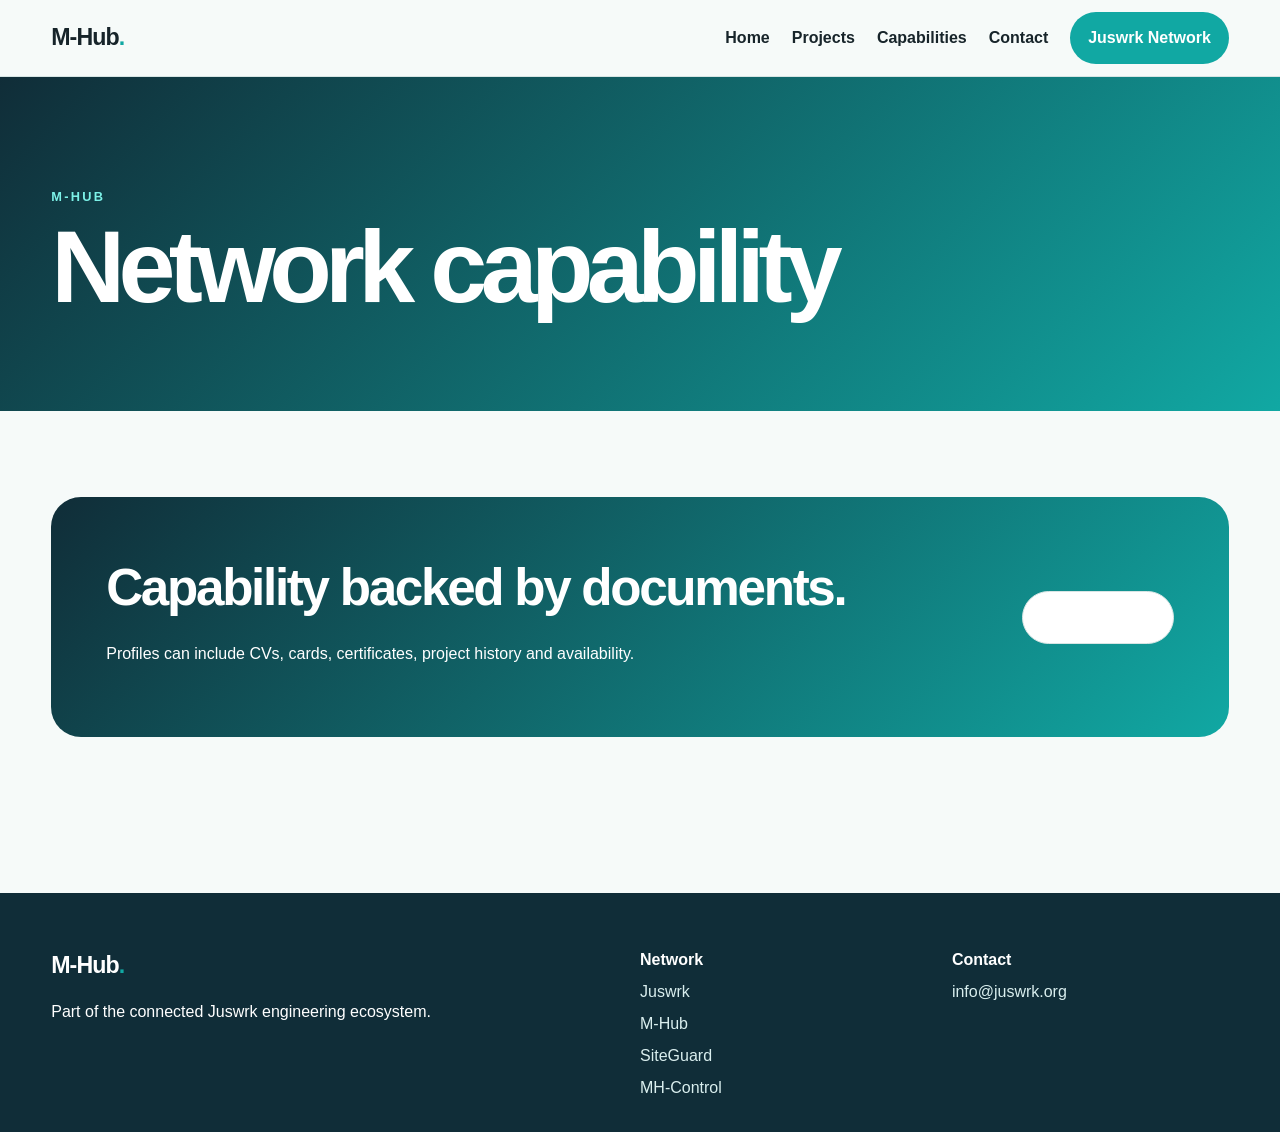
==== marc-harris.html @ 004779a3 "Add files via upload" ====
<!doctype html><html lang="en-GB"><head><meta charset="utf-8"><meta name="viewport" content="width=device-width,initial-scale=1"><title>M-Hub</title><meta name="description" content="M-Hub — part of the Juswrk engineering network"><style>:root{--accent:#11a8a3;--accent2:#7cf2e8;--deep:#102d38;--ink:#17242a;--muted:#627177;--bg:#f6faf9;--panel:#fff;--line:#d7e5e4;--overlay:rgba(6,45,57,.9)}
*{box-sizing:border-box}html{scroll-behavior:smooth}body{margin:0;font-family:Inter,Segoe UI,Arial,sans-serif;line-height:1.55;color:var(--ink);background:var(--bg)}img{display:block;width:100%}a{text-decoration:none;color:inherit}.wrap{width:min(1220px,92%);margin:auto}.top{position:sticky;top:0;z-index:50;background:color-mix(in srgb,var(--bg) 88%,transparent);backdrop-filter:blur(16px);border-bottom:1px solid var(--line)}.nav{min-height:76px;display:flex;align-items:center;justify-content:space-between;gap:24px}.logo{font-weight:900;font-size:1.45rem;letter-spacing:-.04em}.logo span{color:var(--accent)}.links{display:flex;align-items:center;gap:22px;font-weight:750}.links a:hover{color:var(--accent)}.pill,.btn{padding:.82rem 1.12rem;border-radius:999px;font-weight:850;display:inline-flex;align-items:center;gap:.45rem}.pill,.btn.primary{background:var(--accent);color:white}.btn.ghost{border:1px solid var(--line);background:var(--panel)}.menu{display:none;background:none;border:0;font-size:1.6rem;color:var(--ink)}.hero{min-height:82vh;display:grid;align-items:end;position:relative;overflow:hidden}.hero-bg{position:absolute;inset:0}.hero-bg img{height:100%;object-fit:cover}.hero-bg:after{content:'';position:absolute;inset:0;background:linear-gradient(90deg,var(--overlay),transparent 80%),linear-gradient(0deg,var(--overlay),transparent 65%)}.hero-content{position:relative;z-index:2;padding:8rem 0 6rem;color:white;max-width:850px}.kicker{text-transform:uppercase;letter-spacing:.18em;font-size:.8rem;font-weight:900;color:var(--accent2)}h1{font-size:clamp(3.3rem,8vw,7.5rem);line-height:.88;letter-spacing:-.065em;margin:.15em 0 .28em}h2{font-size:clamp(2.1rem,4vw,4rem);line-height:1;letter-spacing:-.045em;margin:.2em 0 .55em}h3{font-size:1.35rem;margin:.3em 0}.lead{font-size:1.2rem;max-width:720px}.actions{display:flex;gap:12px;flex-wrap:wrap;margin-top:28px}.section{padding:86px 0}.muted{color:var(--muted)}.grid{display:grid;grid-template-columns:repeat(3,1fr);gap:22px}.tile{position:relative;min-height:360px;border-radius:24px;overflow:hidden;background:var(--panel);box-shadow:0 15px 45px rgba(0,0,0,.12)}.tile img{height:100%;object-fit:cover;transition:.5s}.tile:after{content:'';position:absolute;inset:0;background:linear-gradient(0deg,rgba(0,45,55,.95),rgba(0,166,166,.05) 72%)}.tile-copy{position:absolute;z-index:2;left:24px;right:24px;bottom:22px;color:#fff}.tile:hover img{transform:scale(1.06)}.stats{display:grid;grid-template-columns:repeat(4,1fr);gap:14px;margin-top:-38px;position:relative;z-index:5}.stat{background:var(--panel);border:1px solid var(--line);padding:25px;border-radius:18px;box-shadow:0 12px 38px rgba(0,0,0,.10)}.stat b{display:block;color:var(--accent);font-size:2rem}.gallery{display:grid;grid-template-columns:2fr 1fr 1fr;grid-auto-rows:230px;gap:14px}.gallery img{height:100%;object-fit:cover;border-radius:18px}.gallery img:first-child{grid-row:span 2}.band{padding:55px;border-radius:30px;background:linear-gradient(135deg,var(--deep),var(--accent));color:white;display:grid;grid-template-columns:1fr auto;align-items:center;gap:25px}.cards{display:grid;grid-template-columns:repeat(3,1fr);gap:18px}.card{background:var(--panel);border:1px solid var(--line);padding:24px;border-radius:20px}.doc{display:flex;flex-direction:column;justify-content:space-between;min-height:210px}.badge{display:inline-flex;width:max-content;background:color-mix(in srgb,var(--accent) 15%,transparent);color:var(--accent);padding:.35rem .65rem;border-radius:999px;font-size:.78rem;font-weight:900}.footer{margin-top:70px;background:var(--deep);color:#fff;padding:55px 0 24px}.footgrid{display:grid;grid-template-columns:2fr 1fr 1fr;gap:35px}.footer a{display:block;margin:.45rem 0;color:#d9eeee}.subhero{padding:110px 0 70px;background:linear-gradient(135deg,var(--deep),var(--accent));color:#fff}.profile{display:grid;grid-template-columns:300px 1fr;gap:42px;align-items:start}.portrait{border-radius:28px;overflow:hidden;background:var(--panel);border:1px solid var(--line)}.portrait img{aspect-ratio:1;object-fit:cover}.chips{display:flex;flex-wrap:wrap;gap:8px}.chip{background:var(--panel);border:1px solid var(--line);padding:.45rem .7rem;border-radius:999px;font-weight:750}.timeline{border-left:3px solid var(--accent);padding-left:22px}.timeline article{margin-bottom:26px}@media(max-width:850px){.links{display:none;position:absolute;top:76px;left:0;right:0;background:var(--bg);padding:20px 4%;flex-direction:column;align-items:flex-start}.links.open{display:flex}.menu{display:block}.grid,.cards,.stats,.footgrid,.profile{grid-template-columns:1fr 1fr}.gallery{grid-template-columns:1fr 1fr}.gallery img:first-child{grid-row:auto}.band{grid-template-columns:1fr}.hero{min-height:72vh}}@media(max-width:560px){.grid,.cards,.stats,.footgrid,.profile,.gallery{grid-template-columns:1fr}.hero-content{padding:7rem 0 4rem}.section{padding:62px 0}}
</style></head><body><header class="top"><div class="wrap nav"><a class="logo" href="index.html">M-Hub<span>.</span></a><button class="menu">☰</button><nav class="links"><a href="index.html">Home</a><a href="projects.html">Projects</a><a href="capabilities.html">Capabilities</a><a href="contact.html">Contact</a><a class="pill" href="https://juswrk.github.io/">Juswrk Network</a></nav></div></header><main><section class="subhero"><div class="wrap"><div class="kicker">M-Hub</div><h1>Network capability</h1></div></section><section class="section"><div class="wrap"><div class="band"><div><h2>Capability backed by documents.</h2><p>Profiles can include CVs, cards, certificates, project history and availability.</p></div><a class="btn ghost" href="mailto:info@juswrk.org">Contact M-Hub</a></div></div></section></main><footer class="footer"><div class="wrap footgrid"><div><div class="logo">M-Hub<span>.</span></div><p>Part of the connected Juswrk engineering ecosystem.</p></div><div><b>Network</b><a href="https://juswrk.github.io/">Juswrk</a><a href="https://juswrk.github.io/m-hub/">M-Hub</a><a href="https://juswrk.github.io/siteguard/">SiteGuard</a><a href="https://juswrk.github.io/mh-control/">MH-Control</a></div><div><b>Contact</b><a href="mailto:info@juswrk.org">info@juswrk.org</a></div></div></footer><script>const b=document.querySelector('.menu'),n=document.querySelector('.links');if(b&&n)b.onclick=()=>n.classList.toggle('open');</script></body></html>
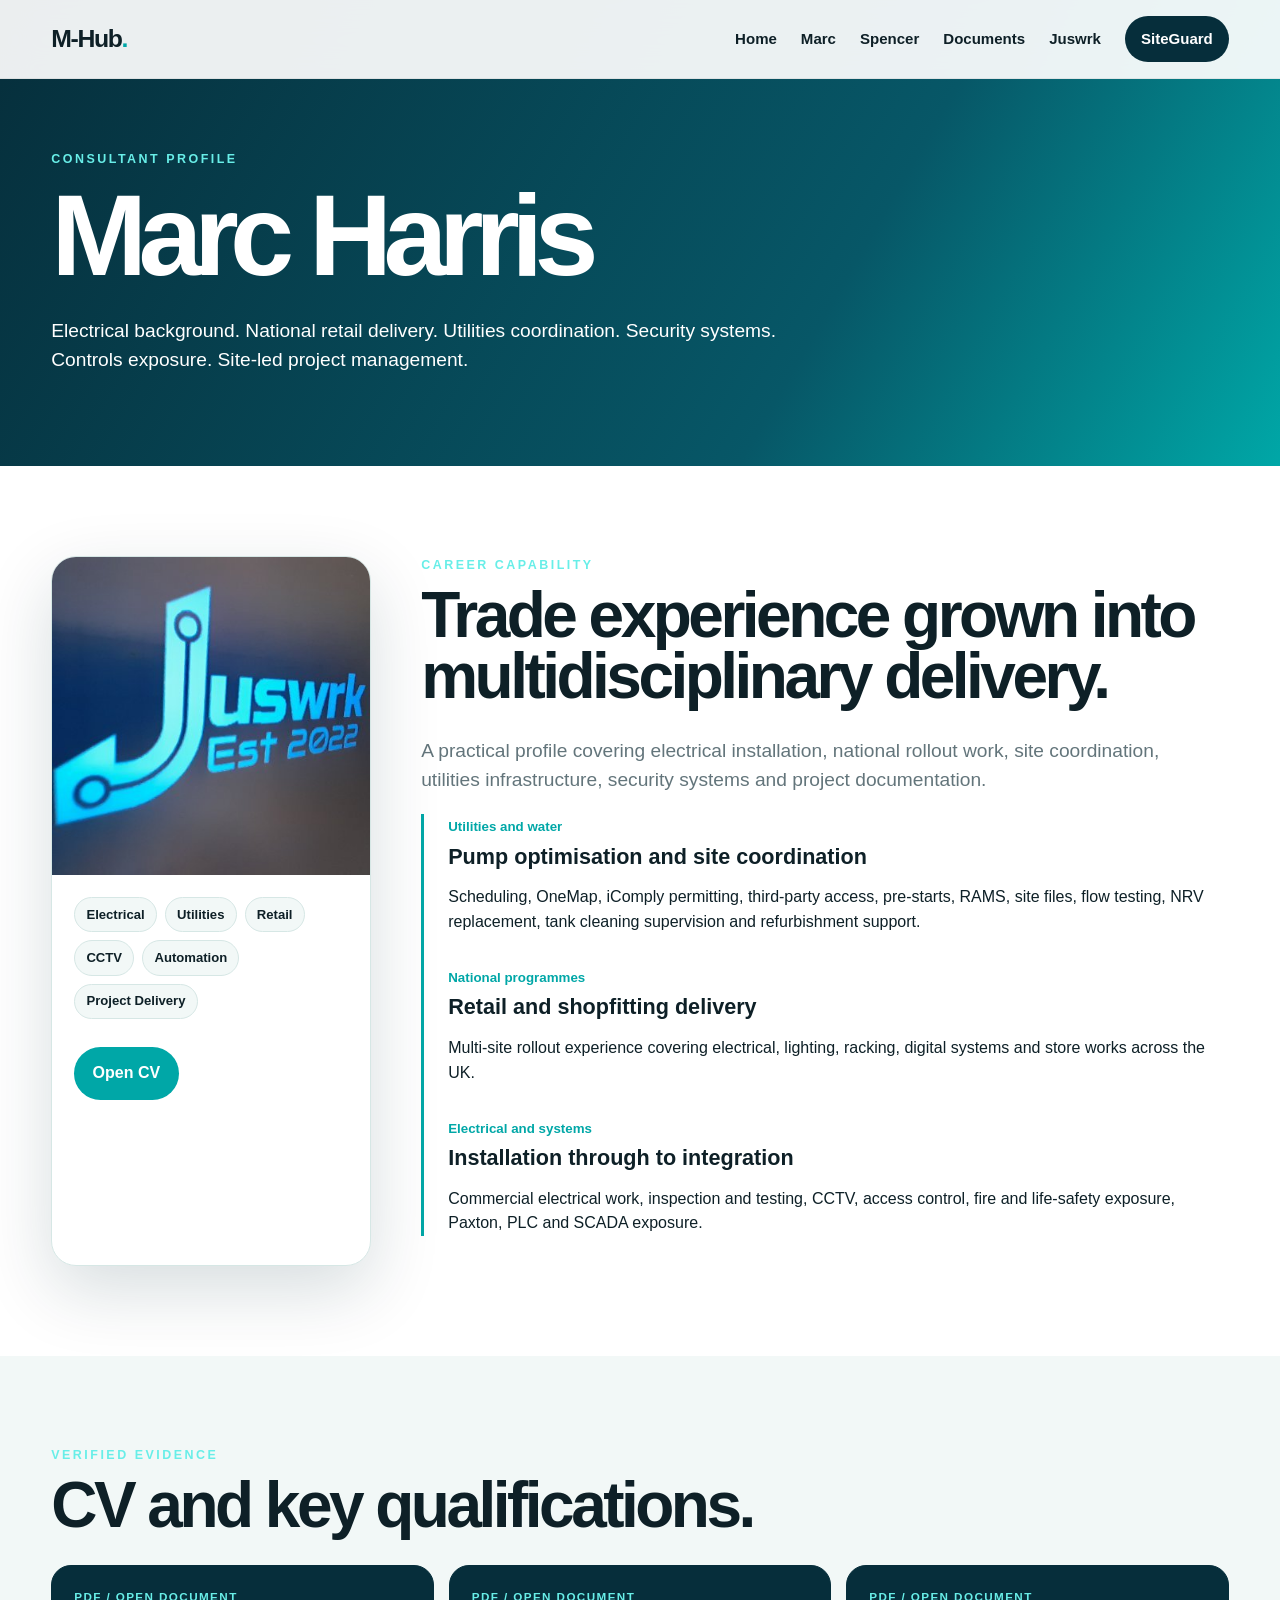
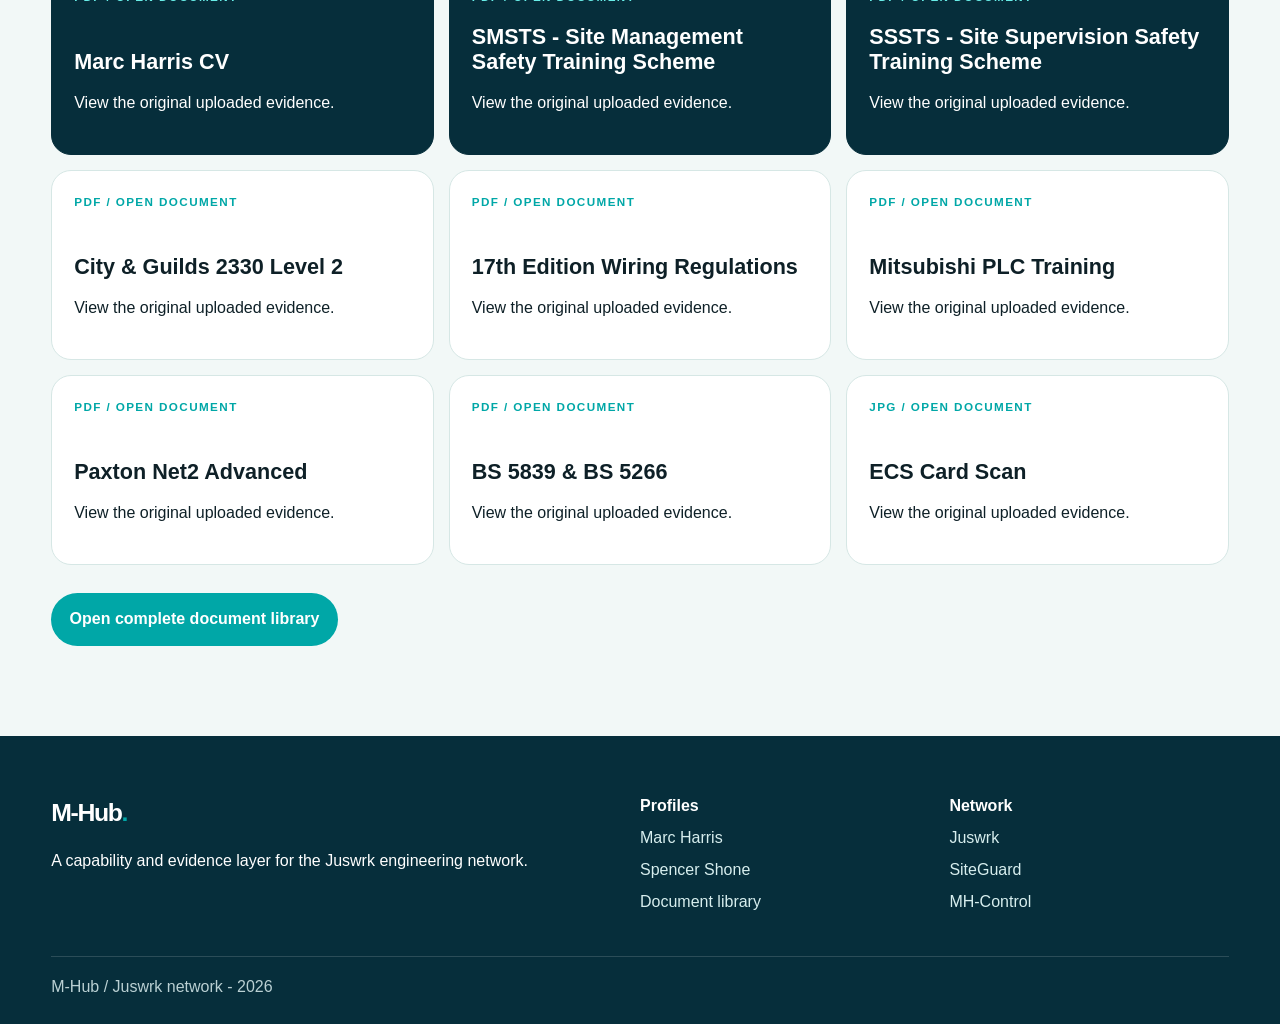
==== commit 906bfd75: "Add files via upload" ====
--- a/marc-harris.html
+++ b/marc-harris.html
@@ -1,3 +1 @@
-<!doctype html><html lang="en-GB"><head><meta charset="utf-8"><meta name="viewport" content="width=device-width,initial-scale=1"><title>M-Hub</title><meta name="description" content="M-Hub — part of the Juswrk engineering network"><style>:root{--accent:#11a8a3;--accent2:#7cf2e8;--deep:#102d38;--ink:#17242a;--muted:#627177;--bg:#f6faf9;--panel:#fff;--line:#d7e5e4;--overlay:rgba(6,45,57,.9)}
-*{box-sizing:border-box}html{scroll-behavior:smooth}body{margin:0;font-family:Inter,Segoe UI,Arial,sans-serif;line-height:1.55;color:var(--ink);background:var(--bg)}img{display:block;width:100%}a{text-decoration:none;color:inherit}.wrap{width:min(1220px,92%);margin:auto}.top{position:sticky;top:0;z-index:50;background:color-mix(in srgb,var(--bg) 88%,transparent);backdrop-filter:blur(16px);border-bottom:1px solid var(--line)}.nav{min-height:76px;display:flex;align-items:center;justify-content:space-between;gap:24px}.logo{font-weight:900;font-size:1.45rem;letter-spacing:-.04em}.logo span{color:var(--accent)}.links{display:flex;align-items:center;gap:22px;font-weight:750}.links a:hover{color:var(--accent)}.pill,.btn{padding:.82rem 1.12rem;border-radius:999px;font-weight:850;display:inline-flex;align-items:center;gap:.45rem}.pill,.btn.primary{background:var(--accent);color:white}.btn.ghost{border:1px solid var(--line);background:var(--panel)}.menu{display:none;background:none;border:0;font-size:1.6rem;color:var(--ink)}.hero{min-height:82vh;display:grid;align-items:end;position:relative;overflow:hidden}.hero-bg{position:absolute;inset:0}.hero-bg img{height:100%;object-fit:cover}.hero-bg:after{content:'';position:absolute;inset:0;background:linear-gradient(90deg,var(--overlay),transparent 80%),linear-gradient(0deg,var(--overlay),transparent 65%)}.hero-content{position:relative;z-index:2;padding:8rem 0 6rem;color:white;max-width:850px}.kicker{text-transform:uppercase;letter-spacing:.18em;font-size:.8rem;font-weight:900;color:var(--accent2)}h1{font-size:clamp(3.3rem,8vw,7.5rem);line-height:.88;letter-spacing:-.065em;margin:.15em 0 .28em}h2{font-size:clamp(2.1rem,4vw,4rem);line-height:1;letter-spacing:-.045em;margin:.2em 0 .55em}h3{font-size:1.35rem;margin:.3em 0}.lead{font-size:1.2rem;max-width:720px}.actions{display:flex;gap:12px;flex-wrap:wrap;margin-top:28px}.section{padding:86px 0}.muted{color:var(--muted)}.grid{display:grid;grid-template-columns:repeat(3,1fr);gap:22px}.tile{position:relative;min-height:360px;border-radius:24px;overflow:hidden;background:var(--panel);box-shadow:0 15px 45px rgba(0,0,0,.12)}.tile img{height:100%;object-fit:cover;transition:.5s}.tile:after{content:'';position:absolute;inset:0;background:linear-gradient(0deg,rgba(0,45,55,.95),rgba(0,166,166,.05) 72%)}.tile-copy{position:absolute;z-index:2;left:24px;right:24px;bottom:22px;color:#fff}.tile:hover img{transform:scale(1.06)}.stats{display:grid;grid-template-columns:repeat(4,1fr);gap:14px;margin-top:-38px;position:relative;z-index:5}.stat{background:var(--panel);border:1px solid var(--line);padding:25px;border-radius:18px;box-shadow:0 12px 38px rgba(0,0,0,.10)}.stat b{display:block;color:var(--accent);font-size:2rem}.gallery{display:grid;grid-template-columns:2fr 1fr 1fr;grid-auto-rows:230px;gap:14px}.gallery img{height:100%;object-fit:cover;border-radius:18px}.gallery img:first-child{grid-row:span 2}.band{padding:55px;border-radius:30px;background:linear-gradient(135deg,var(--deep),var(--accent));color:white;display:grid;grid-template-columns:1fr auto;align-items:center;gap:25px}.cards{display:grid;grid-template-columns:repeat(3,1fr);gap:18px}.card{background:var(--panel);border:1px solid var(--line);padding:24px;border-radius:20px}.doc{display:flex;flex-direction:column;justify-content:space-between;min-height:210px}.badge{display:inline-flex;width:max-content;background:color-mix(in srgb,var(--accent) 15%,transparent);color:var(--accent);padding:.35rem .65rem;border-radius:999px;font-size:.78rem;font-weight:900}.footer{margin-top:70px;background:var(--deep);color:#fff;padding:55px 0 24px}.footgrid{display:grid;grid-template-columns:2fr 1fr 1fr;gap:35px}.footer a{display:block;margin:.45rem 0;color:#d9eeee}.subhero{padding:110px 0 70px;background:linear-gradient(135deg,var(--deep),var(--accent));color:#fff}.profile{display:grid;grid-template-columns:300px 1fr;gap:42px;align-items:start}.portrait{border-radius:28px;overflow:hidden;background:var(--panel);border:1px solid var(--line)}.portrait img{aspect-ratio:1;object-fit:cover}.chips{display:flex;flex-wrap:wrap;gap:8px}.chip{background:var(--panel);border:1px solid var(--line);padding:.45rem .7rem;border-radius:999px;font-weight:750}.timeline{border-left:3px solid var(--accent);padding-left:22px}.timeline article{margin-bottom:26px}@media(max-width:850px){.links{display:none;position:absolute;top:76px;left:0;right:0;background:var(--bg);padding:20px 4%;flex-direction:column;align-items:flex-start}.links.open{display:flex}.menu{display:block}.grid,.cards,.stats,.footgrid,.profile{grid-template-columns:1fr 1fr}.gallery{grid-template-columns:1fr 1fr}.gallery img:first-child{grid-row:auto}.band{grid-template-columns:1fr}.hero{min-height:72vh}}@media(max-width:560px){.grid,.cards,.stats,.footgrid,.profile,.gallery{grid-template-columns:1fr}.hero-content{padding:7rem 0 4rem}.section{padding:62px 0}}
-</style></head><body><header class="top"><div class="wrap nav"><a class="logo" href="index.html">M-Hub<span>.</span></a><button class="menu">☰</button><nav class="links"><a href="index.html">Home</a><a href="projects.html">Projects</a><a href="capabilities.html">Capabilities</a><a href="contact.html">Contact</a><a class="pill" href="https://juswrk.github.io/">Juswrk Network</a></nav></div></header><main><section class="subhero"><div class="wrap"><div class="kicker">M-Hub</div><h1>Network capability</h1></div></section><section class="section"><div class="wrap"><div class="band"><div><h2>Capability backed by documents.</h2><p>Profiles can include CVs, cards, certificates, project history and availability.</p></div><a class="btn ghost" href="mailto:info@juswrk.org">Contact M-Hub</a></div></div></section></main><footer class="footer"><div class="wrap footgrid"><div><div class="logo">M-Hub<span>.</span></div><p>Part of the connected Juswrk engineering ecosystem.</p></div><div><b>Network</b><a href="https://juswrk.github.io/">Juswrk</a><a href="https://juswrk.github.io/m-hub/">M-Hub</a><a href="https://juswrk.github.io/siteguard/">SiteGuard</a><a href="https://juswrk.github.io/mh-control/">MH-Control</a></div><div><b>Contact</b><a href="mailto:info@juswrk.org">info@juswrk.org</a></div></div></footer><script>const b=document.querySelector('.menu'),n=document.querySelector('.links');if(b&&n)b.onclick=()=>n.classList.toggle('open');</script></body></html>+<!doctype html><html lang="en-GB"><head><meta charset="utf-8"><meta name="viewport" content="width=device-width,initial-scale=1"><title>Marc Harris | M-Hub</title><meta name="description" content="M-Hub engineering capability profiles, CVs and verified qualification evidence."><link rel="stylesheet" href="assets/css/site.css"></head><body><header><div class="wrap"><nav><a class="brand" href="index.html">M-Hub<b>.</b></a><button class="menu" aria-label="Menu">Menu</button><div class="navlinks"><a href="index.html">Home</a><a href="marc-harris.html">Marc</a><a href="spencer-shone.html">Spencer</a><a href="documents.html">Documents</a><a href="https://juswrk.github.io/">Juswrk</a><a class="network" href="https://juswrk.github.io/siteguard/">SiteGuard</a></div></nav></div></header><main><section class="subhero"><div class="wrap"><div class="eyebrow">Consultant profile</div><h1>Marc Harris</h1><p class="lead">Electrical background. National retail delivery. Utilities coordination. Security systems. Controls exposure. Site-led project management.</p></div></section><section class="section"><div class="wrap profilegrid"><aside class="profilecard"><img src="assets/images/profile-1.jpg" alt="Juswrk identity"><div class="profilepad"><div class="chips"><span class="chip">Electrical</span><span class="chip">Utilities</span><span class="chip">Retail</span><span class="chip">CCTV</span><span class="chip">Automation</span><span class="chip">Project Delivery</span></div><div class="buttons"><a class="btn primary" href="assets/docs/marcharriscv-240905-092424.pdf" target="_blank">Open CV</a></div></div></aside><div><div class="eyebrow">Career capability</div><h2>Trade experience grown into multidisciplinary delivery.</h2><p class="lead" style="color:var(--muted)">A practical profile covering electrical installation, national rollout work, site coordination, utilities infrastructure, security systems and project documentation.</p><div class="timeline"><article><small>Utilities and water</small><h3>Pump optimisation and site coordination</h3><p>Scheduling, OneMap, iComply permitting, third-party access, pre-starts, RAMS, site files, flow testing, NRV replacement, tank cleaning supervision and refurbishment support.</p></article><article><small>National programmes</small><h3>Retail and shopfitting delivery</h3><p>Multi-site rollout experience covering electrical, lighting, racking, digital systems and store works across the UK.</p></article><article><small>Electrical and systems</small><h3>Installation through to integration</h3><p>Commercial electrical work, inspection and testing, CCTV, access control, fire and life-safety exposure, Paxton, PLC and SCADA exposure.</p></article></div></div></div></section><section class="section wash"><div class="wrap"><div class="eyebrow">Verified evidence</div><h2>CV and key qualifications.</h2><div class="docs"><a class="doc featured" href="assets/docs/marcharriscv-240905-092424.pdf" target="_blank"><span class="type">PDF / Open document</span><div><h3>Marc Harris CV</h3><p>View the original uploaded evidence.</p></div></a><a class="doc featured" href="assets/docs/smsts-marcjamesharris.pdf" target="_blank"><span class="type">PDF / Open document</span><div><h3>SMSTS - Site Management Safety Training Scheme</h3><p>View the original uploaded evidence.</p></div></a><a class="doc featured" href="assets/docs/sssts-marcharris.pdf" target="_blank"><span class="type">PDF / Open document</span><div><h3>SSSTS - Site Supervision Safety Training Scheme</h3><p>View the original uploaded evidence.</p></div></a><a class="doc" href="assets/docs/2330-level-2.pdf" target="_blank"><span class="type">PDF / Open document</span><div><h3>City &amp; Guilds 2330 Level 2</h3><p>View the original uploaded evidence.</p></div></a><a class="doc" href="assets/docs/17th-edition.pdf" target="_blank"><span class="type">PDF / Open document</span><div><h3>17th Edition Wiring Regulations</h3><p>View the original uploaded evidence.</p></div></a><a class="doc" href="assets/docs/plc-mitsubishi.pdf" target="_blank"><span class="type">PDF / Open document</span><div><h3>Mitsubishi PLC Training</h3><p>View the original uploaded evidence.</p></div></a><a class="doc" href="assets/docs/paxton-net2-advanced.pdf" target="_blank"><span class="type">PDF / Open document</span><div><h3>Paxton Net2 Advanced</h3><p>View the original uploaded evidence.</p></div></a><a class="doc" href="assets/docs/bs-5839-5266.pdf" target="_blank"><span class="type">PDF / Open document</span><div><h3>BS 5839 &amp; BS 5266</h3><p>View the original uploaded evidence.</p></div></a><a class="doc" href="assets/docs/ecs.jpg" target="_blank"><span class="type">JPG / Open document</span><div><h3>ECS Card Scan</h3><p>View the original uploaded evidence.</p></div></a></div><div class="buttons"><a class="btn primary" href="documents.html">Open complete document library</a></div></div></section></main><footer class="foot"><div class="wrap"><div class="footgrid"><div><div class="brand">M-Hub<b>.</b></div><p>A capability and evidence layer for the Juswrk engineering network.</p></div><div><b>Profiles</b><a href="marc-harris.html">Marc Harris</a><a href="spencer-shone.html">Spencer Shone</a><a href="documents.html">Document library</a></div><div><b>Network</b><a href="https://juswrk.github.io/">Juswrk</a><a href="https://juswrk.github.io/siteguard/">SiteGuard</a><a href="https://juswrk.github.io/mh-control/">MH-Control</a></div></div><div class="copyright">M-Hub / Juswrk network - 2026</div></div></footer><script src="assets/js/site.js"></script></body></html>
--- a/assets/css/site.css
+++ b/assets/css/site.css
@@ -0,0 +1,9 @@
+
+:root{--teal:#00a7a7;--teal2:#68eee8;--deep:#062e3b;--ink:#0e2027;--muted:#63757b;--paper:#fff;--wash:#f2f8f7;--line:#d6e7e5;--shadow:0 24px 70px rgba(4,45,57,.16)}
+*{box-sizing:border-box}html{scroll-behavior:smooth}body{margin:0;font-family:Arial,Helvetica,sans-serif;color:var(--ink);background:var(--paper);line-height:1.55}a{text-decoration:none;color:inherit}img{display:block;width:100%}.wrap{width:min(1240px,92%);margin:auto}
+header{position:fixed;z-index:50;left:0;right:0;top:0;background:rgba(255,255,255,.92);backdrop-filter:blur(16px);border-bottom:1px solid rgba(0,0,0,.06)}nav{height:78px;display:flex;align-items:center;justify-content:space-between;gap:24px}.brand{font-size:1.55rem;font-weight:900;letter-spacing:-.055em}.brand b{color:var(--teal)}.navlinks{display:flex;align-items:center;gap:24px;font-weight:800;font-size:.94rem}.navlinks a:hover{color:var(--teal)}.network{background:var(--deep);color:#fff;padding:.7rem 1rem;border-radius:999px}.menu{display:none;border:0;background:none;font-size:1.5rem}
+.hero{min-height:92vh;position:relative;display:flex;align-items:flex-end;color:white;overflow:hidden;background:var(--deep)}.hero>img{position:absolute;inset:0;height:100%;object-fit:cover;filter:saturate(.9)}.hero:after{content:'';position:absolute;inset:0;background:linear-gradient(90deg,rgba(3,38,49,.97) 0%,rgba(3,38,49,.75) 48%,rgba(0,167,167,.22) 100%),linear-gradient(0deg,rgba(3,38,49,.8),transparent 60%)}.hero .copy{position:relative;z-index:2;padding:150px 0 90px;max-width:920px}.eyebrow{text-transform:uppercase;letter-spacing:.2em;font-size:.78rem;font-weight:900;color:var(--teal2)}h1{font-size:clamp(3.8rem,9vw,8.2rem);letter-spacing:-.075em;line-height:.84;margin:.15em 0 .28em}h2{font-size:clamp(2.25rem,5vw,4.6rem);letter-spacing:-.055em;line-height:.95;margin:.15em 0 .45em}h3{font-size:1.35rem;line-height:1.15;margin:.25em 0}.lead{font-size:1.2rem;max-width:760px}.buttons{display:flex;gap:12px;flex-wrap:wrap;margin-top:28px}.btn{display:inline-flex;align-items:center;gap:.45rem;padding:.9rem 1.15rem;border-radius:999px;font-weight:900}.primary{background:var(--teal);color:white}.light{background:white;color:var(--deep)}
+.stats{position:relative;z-index:5;margin-top:-42px;display:grid;grid-template-columns:repeat(4,1fr);gap:12px}.stat{background:white;border:1px solid var(--line);border-radius:18px;padding:23px;box-shadow:var(--shadow)}.stat b{display:block;font-size:1.8rem;color:var(--teal)}.section{padding:90px 0}.wash{background:var(--wash)}.people{display:grid;grid-template-columns:1fr 1fr;gap:22px}.person{position:relative;min-height:520px;overflow:hidden;border-radius:28px;background:var(--deep);box-shadow:var(--shadow)}.person>img{position:absolute;height:100%;object-fit:cover}.person:after{content:'';position:absolute;inset:0;background:linear-gradient(0deg,rgba(2,37,48,.98),rgba(2,37,48,.05) 75%)}.personcopy{position:absolute;z-index:2;color:#fff;bottom:0;padding:30px}.person:hover>img{transform:scale(1.035);transition:.5s}.person .role{color:var(--teal2);font-weight:900}.capgrid{display:grid;grid-template-columns:repeat(4,1fr);gap:15px}.cap{min-height:290px;position:relative;border-radius:22px;overflow:hidden;color:white}.cap img{height:100%;object-fit:cover}.cap:after{content:'';position:absolute;inset:0;background:linear-gradient(0deg,rgba(3,43,55,.96),rgba(0,167,167,.08))}.cap div{position:absolute;z-index:2;left:22px;right:22px;bottom:20px}.band{background:linear-gradient(120deg,var(--deep),#08596a 60%,var(--teal));color:white;border-radius:30px;padding:48px;display:grid;grid-template-columns:1fr auto;gap:35px;align-items:center}
+.subhero{padding:150px 0 72px;background:linear-gradient(120deg,var(--deep),#075767 65%,var(--teal));color:white}.profilegrid{display:grid;grid-template-columns:320px 1fr;gap:50px}.profilecard{border:1px solid var(--line);border-radius:25px;overflow:hidden;background:white;box-shadow:var(--shadow);position:sticky;top:100px}.profilecard img{aspect-ratio:1;object-fit:cover}.profilepad{padding:22px}.chips{display:flex;flex-wrap:wrap;gap:8px}.chip{padding:.4rem .7rem;background:var(--wash);border:1px solid var(--line);border-radius:999px;font-size:.82rem;font-weight:850}.timeline{border-left:3px solid var(--teal);padding-left:24px}.timeline article{margin:0 0 30px}.timeline small{font-weight:900;color:var(--teal)}
+.docs{display:grid;grid-template-columns:repeat(3,1fr);gap:15px}.doc{border:1px solid var(--line);border-radius:20px;padding:22px;background:white;min-height:190px;display:flex;flex-direction:column;justify-content:space-between}.doc:hover{border-color:var(--teal);transform:translateY(-3px);box-shadow:0 12px 35px rgba(3,45,57,.1)}.type{font-size:.73rem;letter-spacing:.12em;font-weight:900;color:var(--teal);text-transform:uppercase}.featured{background:var(--deep);color:white;border-color:var(--deep)}.featured .type{color:var(--teal2)}.notice{background:#e8f7f5;border-left:4px solid var(--teal);padding:16px 18px;border-radius:8px}.foot{background:var(--deep);color:white;padding:58px 0 24px}.footgrid{display:grid;grid-template-columns:2fr 1fr 1fr;gap:30px}.foot a{display:block;color:#d7eeee;margin:.45rem 0}.copyright{border-top:1px solid rgba(255,255,255,.15);padding-top:18px;margin-top:34px;color:#bad0d3}
+@media(max-width:900px){.navlinks{display:none;position:absolute;top:78px;left:0;right:0;background:white;padding:22px 4%;flex-direction:column;align-items:flex-start}.navlinks.open{display:flex}.menu{display:block}.stats,.capgrid{grid-template-columns:1fr 1fr}.people,.profilegrid,.band,.footgrid{grid-template-columns:1fr}.profilecard{position:static;max-width:420px}.docs{grid-template-columns:1fr 1fr}}@media(max-width:570px){.stats,.capgrid,.docs{grid-template-columns:1fr}.hero{min-height:82vh}.section{padding:68px 0}h1{font-size:3.7rem}}
